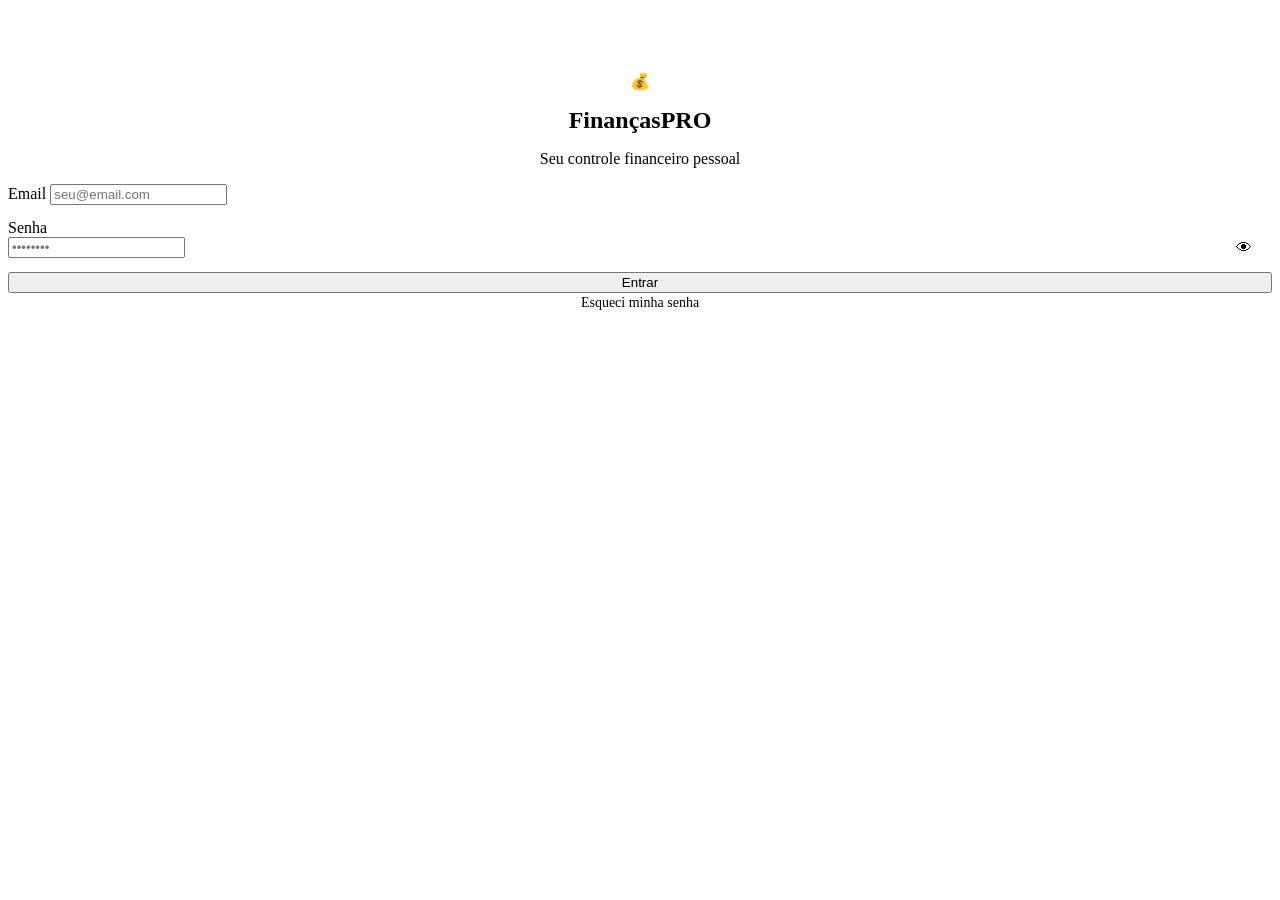
==== index.html @ f67f4874 "Add files via upload" ====
<!DOCTYPE html>
<html lang="pt-BR">
<head>
  <meta charset="UTF-8">
  <meta name="viewport" content="width=device-width, initial-scale=1.0, maximum-scale=1.0, user-scalable=no">
  <title>FinançasPRO — Login</title>
  <link rel="stylesheet" href="css/style.css">
  <link rel="manifest" href="manifest.json">
  <meta name="theme-color" content="#0F172A">
</head>
<body>
  <div class="login-page">
    <!-- Logo -->
    <div style="padding-top: 64px; text-align: center;">
      <div class="login-logo">💰</div>
      <h1 style="font-size:1.5rem; margin-bottom:6px;">FinançasPRO</h1>
      <p class="text-secondary text-sm">Seu controle financeiro pessoal</p>
    </div>

    <!-- Form -->
    <form id="login-form" style="display:flex; flex-direction:column; gap:14px;">
      <div class="field">
        <label class="field-label">Email</label>
        <input type="email" id="email" placeholder="seu@email.com" autocomplete="email" required>
      </div>

      <div class="field">
        <label class="field-label">Senha</label>
        <div style="position:relative;">
          <input type="password" id="password" placeholder="••••••••" autocomplete="current-password" required>
          <button type="button" id="toggle-pass" style="position:absolute;right:14px;top:50%;transform:translateY(-50%);background:none;border:none;cursor:pointer;font-size:1rem;">👁</button>
        </div>
      </div>

      <button type="submit" class="btn btn-primary" id="login-btn">Entrar</button>
    </form>

    <!-- Footer -->
    <div style="text-align:center; padding-bottom:32px;">
      <a href="recover.html" style="color:var(--accent-2); font-size:0.875rem; text-decoration:none;">Esqueci minha senha</a>
    </div>
  </div>

  <script src="js/config.js"></script>
  <script src="js/api.js"></script>
  <script src="js/utils.js"></script>
  <script>
    // Redirect if already logged in
    if (Auth.isLoggedIn()) window.location.href = 'pages/dashboard.html';

    document.getElementById('toggle-pass').addEventListener('click', () => {
      const inp = document.getElementById('password');
      inp.type = inp.type === 'password' ? 'text' : 'password';
    });

    document.getElementById('login-form').addEventListener('submit', async (e) => {
      e.preventDefault();
      const btn = document.getElementById('login-btn');
      const email = document.getElementById('email').value;
      const password = document.getElementById('password').value;

      btn.disabled = true;
      btn.textContent = 'Entrando...';

      const result = await API.login(email, password);

      if (result.success) {
        Auth.setSession(result.data.user, result.data.token);
        Utils.toast(`Bem-vindo! 👋`);
        setTimeout(() => window.location.href = 'pages/dashboard.html', 500);
      } else {
        Utils.toast(result.error || 'Erro ao entrar', 'error');
        btn.disabled = false;
        btn.textContent = 'Entrar';
      }
    });
  </script>
</body>
</html>
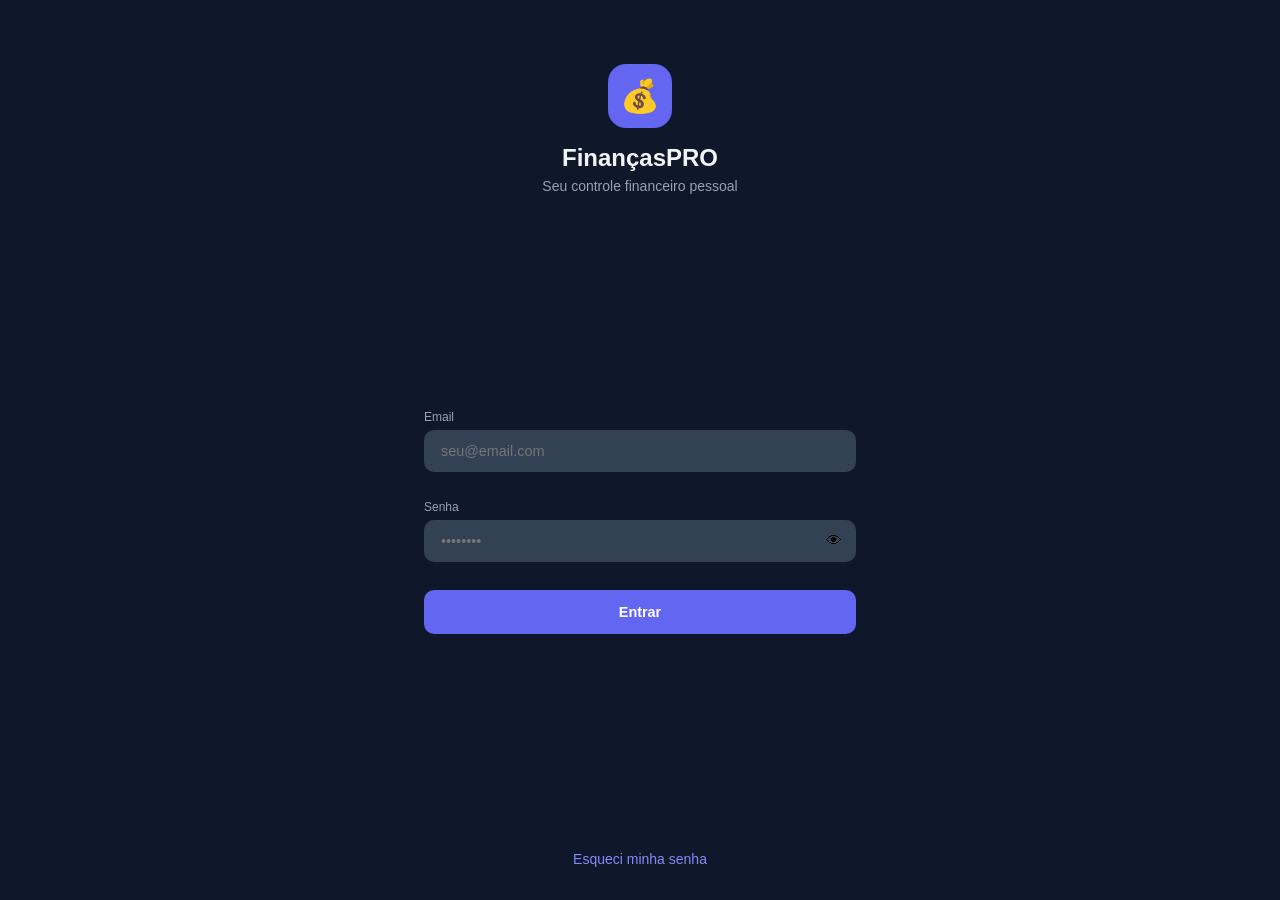
==== commit 58770c8a: "Update index.html" ====
--- a/index.html
+++ b/index.html
@@ -10,20 +10,17 @@
 </head>
 <body>
   <div class="login-page">
-    <!-- Logo -->
     <div style="padding-top: 64px; text-align: center;">
       <div class="login-logo">💰</div>
       <h1 style="font-size:1.5rem; margin-bottom:6px;">FinançasPRO</h1>
       <p class="text-secondary text-sm">Seu controle financeiro pessoal</p>
     </div>
 
-    <!-- Form -->
     <form id="login-form" style="display:flex; flex-direction:column; gap:14px;">
       <div class="field">
         <label class="field-label">Email</label>
         <input type="email" id="email" placeholder="seu@email.com" autocomplete="email" required>
       </div>
-
       <div class="field">
         <label class="field-label">Senha</label>
         <div style="position:relative;">
@@ -31,11 +28,9 @@
           <button type="button" id="toggle-pass" style="position:absolute;right:14px;top:50%;transform:translateY(-50%);background:none;border:none;cursor:pointer;font-size:1rem;">👁</button>
         </div>
       </div>
-
       <button type="submit" class="btn btn-primary" id="login-btn">Entrar</button>
     </form>
 
-    <!-- Footer -->
     <div style="text-align:center; padding-bottom:32px;">
       <a href="recover.html" style="color:var(--accent-2); font-size:0.875rem; text-decoration:none;">Esqueci minha senha</a>
     </div>
@@ -45,7 +40,6 @@
   <script src="js/api.js"></script>
   <script src="js/utils.js"></script>
   <script>
-    // Redirect if already logged in
     if (Auth.isLoggedIn()) window.location.href = 'pages/dashboard.html';
 
     document.getElementById('toggle-pass').addEventListener('click', () => {
@@ -58,15 +52,17 @@
       const btn = document.getElementById('login-btn');
       const email = document.getElementById('email').value;
       const password = document.getElementById('password').value;
-
       btn.disabled = true;
       btn.textContent = 'Entrando...';
 
       const result = await API.login(email, password);
+      console.log('Login result:', JSON.stringify(result));
 
       if (result.success) {
-        Auth.setSession(result.data.user, result.data.token);
-        Utils.toast(`Bem-vindo! 👋`);
+        const token = result.token || result.data?.token;
+        const user = result.user || result.data?.user;
+        Auth.setSession(user, token);
+        Utils.toast(`Bem-vindo, ${user?.name || ''}! 👋`);
         setTimeout(() => window.location.href = 'pages/dashboard.html', 500);
       } else {
         Utils.toast(result.error || 'Erro ao entrar', 'error');
--- a/css/style.css
+++ b/css/style.css
@@ -0,0 +1,316 @@
+/* css/style.css — Estilos globais */
+
+*, *::before, *::after { box-sizing: border-box; margin: 0; padding: 0; -webkit-tap-highlight-color: transparent; }
+
+:root {
+  --bg: #0F172A;
+  --bg-card: #1E293B;
+  --bg-input: #334155;
+  --text: #F1F5F9;
+  --text-2: #94A3B8;
+  --text-3: #64748B;
+  --accent: #6366F1;
+  --accent-2: #818CF8;
+  --green: #22C55E;
+  --red: #EF4444;
+  --yellow: #F59E0B;
+  --border: #334155;
+  --radius: 14px;
+  --radius-sm: 10px;
+}
+
+html { font-size: 16px; }
+body {
+  background: var(--bg);
+  color: var(--text);
+  font-family: -apple-system, BlinkMacSystemFont, 'Segoe UI', sans-serif;
+  max-width: 480px;
+  margin: 0 auto;
+  min-height: 100dvh;
+  overflow-x: hidden;
+}
+
+/* ── Typography ── */
+h1 { font-size: 1.25rem; font-weight: 700; }
+h2 { font-size: 1rem; font-weight: 600; }
+p, span, label { font-size: 0.875rem; }
+.text-xs { font-size: 0.75rem; }
+.text-sm { font-size: 0.875rem; }
+.text-lg { font-size: 1.125rem; }
+.text-xl { font-size: 1.25rem; }
+.text-2xl { font-size: 1.5rem; }
+.text-3xl { font-size: 1.875rem; }
+.font-bold { font-weight: 700; }
+.font-semibold { font-weight: 600; }
+.font-medium { font-weight: 500; }
+.text-muted { color: var(--text-3); }
+.text-secondary { color: var(--text-2); }
+.text-green { color: var(--green); }
+.text-red { color: var(--red); }
+.text-yellow { color: var(--yellow); }
+.text-accent { color: var(--accent-2); }
+.text-center { text-align: center; }
+
+/* ── Layout ── */
+.page { padding: 0 16px 100px; }
+.pt-safe { padding-top: 48px; }
+.flex { display: flex; }
+.flex-col { flex-direction: column; }
+.items-center { align-items: center; }
+.items-start { align-items: flex-start; }
+.justify-between { justify-content: space-between; }
+.justify-center { justify-content: center; }
+.gap-2 { gap: 8px; }
+.gap-3 { gap: 12px; }
+.gap-4 { gap: 16px; }
+.flex-1 { flex: 1; }
+.w-full { width: 100%; }
+.grid-2 { display: grid; grid-template-columns: 1fr 1fr; gap: 12px; }
+.mb-2 { margin-bottom: 8px; }
+.mb-3 { margin-bottom: 12px; }
+.mb-4 { margin-bottom: 16px; }
+.mt-2 { margin-top: 8px; }
+.mt-3 { margin-top: 12px; }
+.mt-4 { margin-top: 16px; }
+.py-2 { padding: 8px 0; }
+.truncate { overflow: hidden; text-overflow: ellipsis; white-space: nowrap; }
+.min-w-0 { min-width: 0; }
+
+/* ── Cards ── */
+.card {
+  background: var(--bg-card);
+  border-radius: var(--radius);
+  padding: 16px;
+  margin-bottom: 12px;
+}
+.card-lg { padding: 20px; }
+
+/* ── Inputs ── */
+input, select, textarea {
+  background: var(--bg-input);
+  color: var(--text);
+  border: 1.5px solid transparent;
+  border-radius: var(--radius-sm);
+  padding: 12px 16px;
+  font-size: 0.9rem;
+  width: 100%;
+  outline: none;
+  font-family: inherit;
+  transition: border-color 0.15s;
+  appearance: none;
+  -webkit-appearance: none;
+}
+input:focus, select:focus, textarea:focus { border-color: var(--accent); }
+input[type="date"] { color-scheme: dark; }
+label.field-label { display: block; font-size: 0.75rem; color: var(--text-2); margin-bottom: 6px; font-weight: 500; }
+.field { margin-bottom: 14px; }
+
+/* ── Buttons ── */
+.btn {
+  display: inline-flex; align-items: center; justify-content: center;
+  padding: 14px 20px; border-radius: var(--radius-sm);
+  font-size: 0.9rem; font-weight: 600; border: none; cursor: pointer;
+  width: 100%; transition: opacity 0.15s; font-family: inherit;
+}
+.btn:active { opacity: 0.8; }
+.btn:disabled { opacity: 0.5; cursor: not-allowed; }
+.btn-primary { background: var(--accent); color: #fff; }
+.btn-success { background: var(--green); color: #fff; }
+.btn-danger { background: var(--red); color: #fff; }
+.btn-ghost {
+  background: var(--bg-input); color: var(--text-2);
+  padding: 10px 14px; font-size: 0.8rem;
+}
+.btn-sm { padding: 6px 12px; font-size: 0.75rem; width: auto; border-radius: 8px; }
+.btn-icon {
+  width: 40px; height: 40px; padding: 0; border-radius: var(--radius-sm);
+  background: var(--accent); color: #fff; font-size: 1.3rem; width: auto; padding: 0 14px;
+}
+
+/* ── Tab bar ── */
+.tabs { display: flex; gap: 8px; margin-bottom: 16px; }
+.tab {
+  flex: 1; padding: 10px; border-radius: var(--radius-sm); font-size: 0.8rem;
+  font-weight: 600; border: none; cursor: pointer; background: var(--bg-card);
+  color: var(--text-3); transition: all 0.15s; font-family: inherit;
+}
+.tab.active { background: var(--accent); color: #fff; }
+
+/* ── Bottom nav ── */
+.bottom-nav {
+  position: fixed; bottom: 0; left: 50%; transform: translateX(-50%);
+  width: 100%; max-width: 480px;
+  background: rgba(15,23,42,0.96); backdrop-filter: blur(12px);
+  border-top: 1px solid var(--border);
+  display: flex; align-items: center; height: 64px;
+  padding-bottom: env(safe-area-inset-bottom, 0);
+  z-index: 100;
+}
+.nav-item {
+  flex: 1; display: flex; flex-direction: column; align-items: center;
+  gap: 3px; text-decoration: none; padding: 8px 4px;
+}
+.nav-icon { font-size: 1.3rem; line-height: 1; }
+.nav-label { font-size: 0.65rem; font-weight: 500; color: var(--text-3); }
+.nav-item.active .nav-label { color: var(--accent-2); }
+.nav-dot { width: 4px; height: 4px; border-radius: 50%; background: var(--accent); }
+
+/* ── Progress bar ── */
+.progress-track { background: var(--bg-input); border-radius: 99px; height: 8px; overflow: hidden; }
+.progress-fill { height: 100%; border-radius: 99px; transition: width 0.4s ease; }
+
+/* ── Hero card (gradient) ── */
+.hero-card {
+  background: linear-gradient(135deg, #6366F1 0%, #4F46E5 100%);
+  border-radius: var(--radius);
+  padding: 20px;
+  margin-bottom: 16px;
+  position: relative;
+  overflow: hidden;
+}
+.hero-card::before {
+  content: ''; position: absolute; top: -30px; right: -30px;
+  width: 120px; height: 120px; border-radius: 50%;
+  background: rgba(255,255,255,0.07);
+}
+
+/* ── Month nav ── */
+.month-nav {
+  display: flex; align-items: center; justify-content: center; gap: 16px; margin-bottom: 16px;
+}
+.month-nav button {
+  background: var(--bg-card); border: none; color: var(--text-2);
+  width: 32px; height: 32px; border-radius: 8px; cursor: pointer;
+  font-size: 1.1rem; display: flex; align-items: center; justify-content: center;
+}
+.month-nav span { font-size: 0.875rem; font-weight: 600; color: var(--text); min-width: 140px; text-align: center; }
+
+/* ── Transaction item ── */
+.tx-item {
+  display: flex; align-items: center; gap: 12px;
+  padding: 12px; border-radius: var(--radius-sm);
+  background: var(--bg-card); margin-bottom: 8px;
+  border: 1px solid transparent;
+}
+.tx-item.overdue { border-color: var(--red); }
+.tx-icon {
+  width: 40px; height: 40px; border-radius: 10px;
+  background: var(--bg-input); display: flex; align-items: center;
+  justify-content: center; font-size: 1.1rem; flex-shrink: 0;
+}
+.tx-info { flex: 1; min-width: 0; }
+.tx-name { font-size: 0.875rem; font-weight: 500; white-space: nowrap; overflow: hidden; text-overflow: ellipsis; }
+.tx-date { font-size: 0.7rem; color: var(--text-3); margin-top: 2px; }
+.tx-date.overdue-text { color: var(--red); }
+.tx-right { text-align: right; flex-shrink: 0; }
+.tx-amount { font-size: 0.9rem; font-weight: 700; }
+.tx-status-btn {
+  font-size: 0.7rem; padding: 3px 8px; border-radius: 6px;
+  border: none; cursor: pointer; margin-top: 4px;
+  background: var(--green); color: #fff; font-family: inherit; font-weight: 600;
+}
+
+/* ── Section header ── */
+.section-header { display: flex; align-items: center; justify-content: space-between; margin: 20px 0 10px; }
+.section-title { font-size: 0.875rem; font-weight: 600; }
+.section-date { font-size: 0.75rem; color: var(--text-3); }
+
+/* ── Alert banner ── */
+.alert {
+  border-radius: var(--radius-sm); padding: 12px 16px;
+  display: flex; align-items: center; gap: 12px; margin-bottom: 12px;
+}
+.alert-danger { background: rgba(239,68,68,0.15); border: 1px solid var(--red); }
+.alert-warning { background: rgba(245,158,11,0.15); border: 1px solid var(--yellow); }
+
+/* ── Modal ── */
+.modal-overlay {
+  position: fixed; inset: 0; background: rgba(0,0,0,0.75);
+  z-index: 200; display: flex; align-items: flex-end;
+  opacity: 0; pointer-events: none; transition: opacity 0.2s;
+}
+.modal-overlay.open { opacity: 1; pointer-events: all; }
+.modal {
+  background: var(--bg-card); border-radius: 24px 24px 0 0;
+  padding: 24px 20px; width: 100%; max-width: 480px;
+  margin: 0 auto; max-height: 90dvh; overflow-y: auto;
+  transform: translateY(100%); transition: transform 0.25s ease;
+}
+.modal-overlay.open .modal { transform: translateY(0); }
+.modal-header { display: flex; align-items: center; justify-content: space-between; margin-bottom: 20px; }
+.modal-close { background: none; border: none; color: var(--text-3); font-size: 1.2rem; cursor: pointer; }
+
+/* ── Toast ── */
+.toast {
+  position: fixed; top: 20px; left: 50%; transform: translateX(-50%) translateY(-80px);
+  background: var(--bg-card); color: var(--text);
+  padding: 12px 20px; border-radius: 12px; font-size: 0.875rem;
+  border: 1px solid var(--border); z-index: 999; transition: transform 0.25s ease;
+  white-space: nowrap; box-shadow: 0 8px 24px rgba(0,0,0,0.4);
+}
+.toast.show { transform: translateX(-50%) translateY(0); }
+.toast-success { border-color: var(--green); }
+.toast-error { border-color: var(--red); }
+
+/* ── Skeleton ── */
+.skeleton {
+  background: linear-gradient(90deg, var(--bg-card) 25%, var(--bg-input) 50%, var(--bg-card) 75%);
+  background-size: 200% 100%; animation: shimmer 1.5s infinite;
+  border-radius: var(--radius-sm); height: 60px; margin-bottom: 10px;
+}
+@keyframes shimmer { 0% { background-position: 200% 0; } 100% { background-position: -200% 0; } }
+
+/* ── Empty state ── */
+.empty-state { text-align: center; padding: 48px 16px; }
+.empty-icon { font-size: 3rem; margin-bottom: 12px; }
+.empty-text { color: var(--text-3); font-size: 0.875rem; }
+
+/* ── FAB ── */
+.fab {
+  position: fixed; bottom: 80px; right: 16px;
+  width: 56px; height: 56px; border-radius: 16px;
+  background: var(--accent); color: #fff; border: none;
+  font-size: 1.6rem; cursor: pointer; z-index: 50;
+  display: flex; align-items: center; justify-content: center;
+  box-shadow: 0 4px 20px rgba(99,102,241,0.5);
+}
+
+/* ── Login page ── */
+.login-page {
+  min-height: 100dvh; display: flex; flex-direction: column;
+  justify-content: space-between; padding: 0 24px;
+}
+.login-logo {
+  width: 64px; height: 64px; border-radius: 18px;
+  background: var(--accent); display: flex; align-items: center;
+  justify-content: center; font-size: 2rem; margin: 0 auto 16px;
+}
+
+/* ── Type toggle ── */
+.type-toggle { display: flex; gap: 8px; margin-bottom: 16px; }
+.type-btn {
+  flex: 1; padding: 12px; border-radius: var(--radius-sm);
+  border: none; cursor: pointer; font-size: 0.875rem; font-weight: 600;
+  background: var(--bg-input); color: var(--text-3); transition: all 0.15s;
+  font-family: inherit;
+}
+.type-btn.expense.active { background: var(--red); color: #fff; }
+.type-btn.income.active { background: var(--green); color: #fff; }
+
+/* ── Debt card ── */
+.debt-card { background: var(--bg-card); border-radius: var(--radius); padding: 18px; margin-bottom: 12px; }
+
+/* ── Goal card ── */
+.goal-card { background: var(--bg-card); border-radius: var(--radius); padding: 20px; margin-bottom: 12px; }
+
+/* ── Donut placeholder ── */
+.donut-wrap { display: flex; align-items: center; gap: 16px; }
+.donut-legend { flex: 1; }
+.legend-item { display: flex; align-items: center; gap: 8px; margin-bottom: 8px; }
+.legend-dot { width: 8px; height: 8px; border-radius: 50%; flex-shrink: 0; }
+.legend-name { font-size: 0.75rem; color: var(--text-2); flex: 1; }
+.legend-val { font-size: 0.75rem; font-weight: 600; }
+
+/* ── Scrollbar hide ── */
+::-webkit-scrollbar { display: none; }
+* { scrollbar-width: none; }
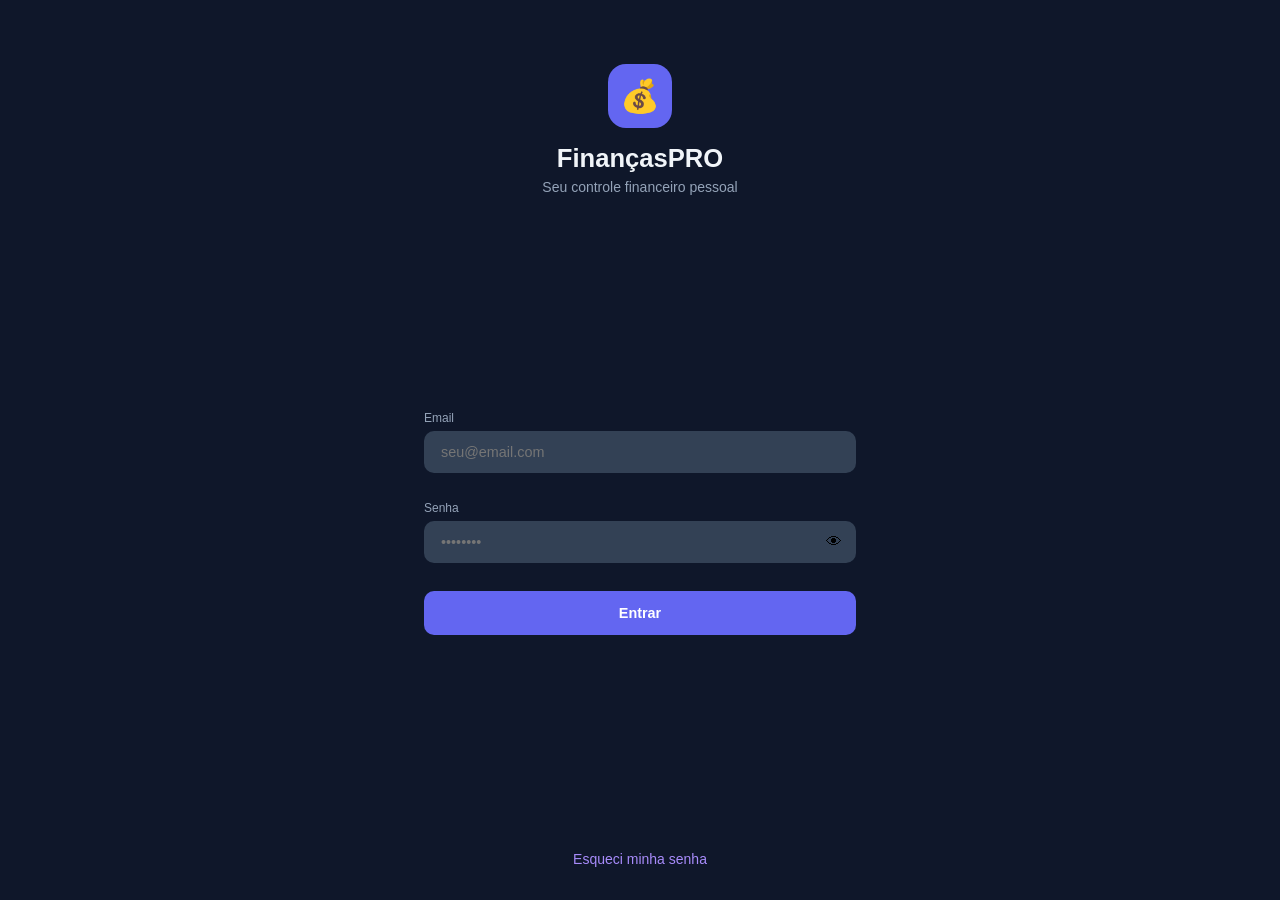
==== commit 1bb04396: "Update index.html" ====
--- a/index.html
+++ b/index.html
@@ -3,20 +3,20 @@
 <head>
   <meta charset="UTF-8">
   <meta name="viewport" content="width=device-width, initial-scale=1.0, maximum-scale=1.0, user-scalable=no">
-  <title>FinançasPRO — Login</title>
+  <title>FinançasPRO</title>
   <link rel="stylesheet" href="css/style.css">
   <link rel="manifest" href="manifest.json">
-  <meta name="theme-color" content="#0F172A">
+  <meta name="theme-color" content="#4338CA">
 </head>
 <body>
   <div class="login-page">
-    <div style="padding-top: 64px; text-align: center;">
+    <div style="padding-top:64px;text-align:center;">
       <div class="login-logo">💰</div>
-      <h1 style="font-size:1.5rem; margin-bottom:6px;">FinançasPRO</h1>
+      <h1 style="font-size:1.6rem;font-weight:700;margin-bottom:6px;">FinançasPRO</h1>
       <p class="text-secondary text-sm">Seu controle financeiro pessoal</p>
     </div>
 
-    <form id="login-form" style="display:flex; flex-direction:column; gap:14px;">
+    <form id="login-form" style="display:flex;flex-direction:column;gap:14px;">
       <div class="field">
         <label class="field-label">Email</label>
         <input type="email" id="email" placeholder="seu@email.com" autocomplete="email" required>
@@ -31,8 +31,8 @@
       <button type="submit" class="btn btn-primary" id="login-btn">Entrar</button>
     </form>
 
-    <div style="text-align:center; padding-bottom:32px;">
-      <a href="recover.html" style="color:var(--accent-2); font-size:0.875rem; text-decoration:none;">Esqueci minha senha</a>
+    <div style="text-align:center;padding-bottom:32px;">
+      <a href="recover.html" style="color:#A78BFA;font-size:0.875rem;text-decoration:none;">Esqueci minha senha</a>
     </div>
   </div>
 
@@ -40,6 +40,7 @@
   <script src="js/api.js"></script>
   <script src="js/utils.js"></script>
   <script>
+    applyTheme();
     if (Auth.isLoggedIn()) window.location.href = 'pages/dashboard.html';
 
     document.getElementById('toggle-pass').addEventListener('click', () => {
@@ -50,24 +51,18 @@
     document.getElementById('login-form').addEventListener('submit', async (e) => {
       e.preventDefault();
       const btn = document.getElementById('login-btn');
-      const email = document.getElementById('email').value;
-      const password = document.getElementById('password').value;
-      btn.disabled = true;
-      btn.textContent = 'Entrando...';
-
-      const result = await API.login(email, password);
-      console.log('Login result:', JSON.stringify(result));
-
+      btn.disabled = true; btn.textContent = 'Entrando...';
+      const result = await API.login(document.getElementById('email').value, document.getElementById('password').value);
+      console.log('Login:', JSON.stringify(result));
       if (result.success) {
         const token = result.token || result.data?.token;
         const user = result.user || result.data?.user;
         Auth.setSession(user, token);
-        Utils.toast(`Bem-vindo, ${user?.name || ''}! 👋`);
-        setTimeout(() => window.location.href = 'pages/dashboard.html', 500);
+        Utils.toast(`Bem-vindo, ${user?.name?.split(' ')[0] || ''}! 👋`);
+        setTimeout(() => window.location.href = 'pages/dashboard.html', 600);
       } else {
-        Utils.toast(result.error || 'Erro ao entrar', 'error');
-        btn.disabled = false;
-        btn.textContent = 'Entrar';
+        Utils.toast(result.error || 'Email ou senha incorretos', 'error');
+        btn.disabled = false; btn.textContent = 'Entrar';
       }
     });
   </script>
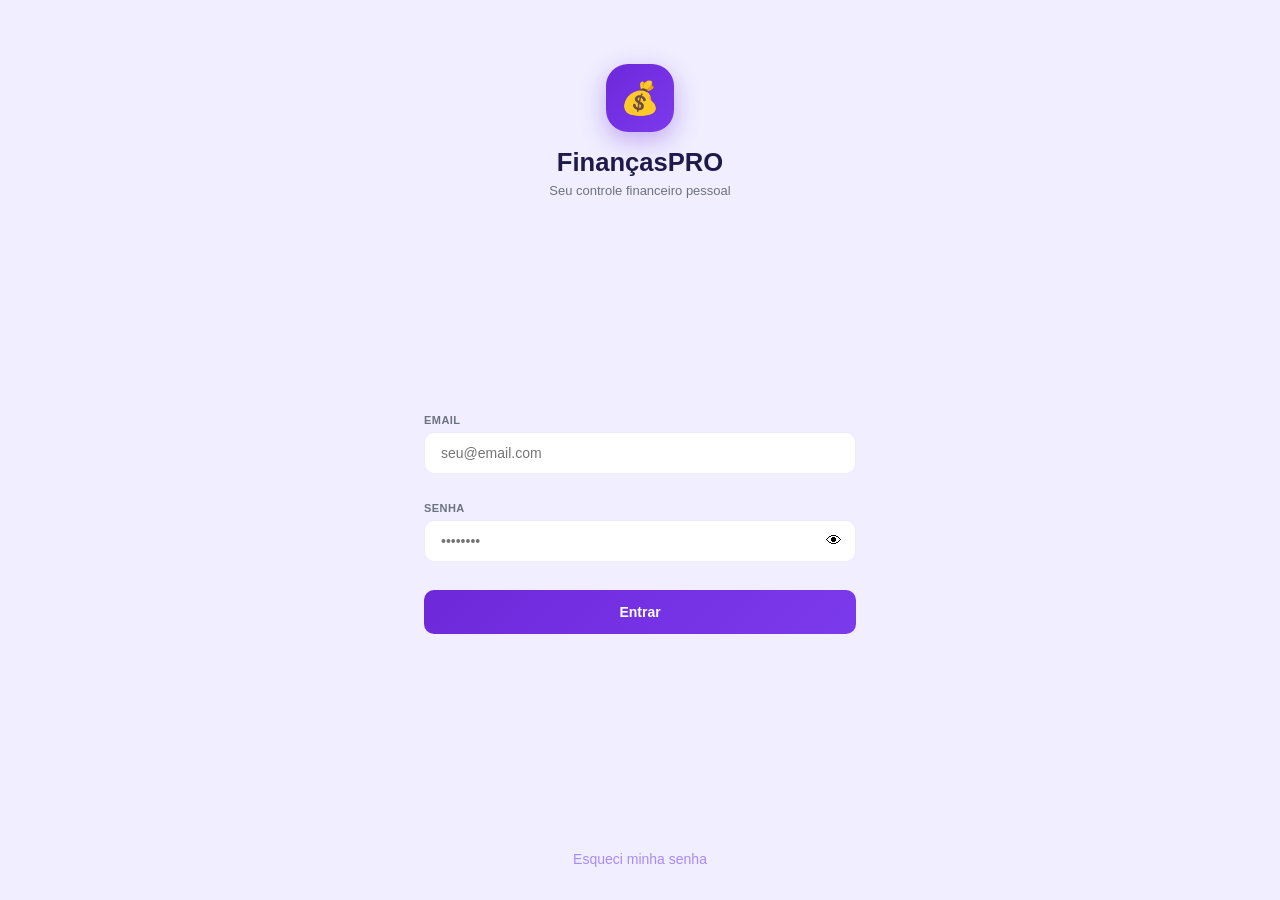
==== commit c3576091: "Update index.html" ====
--- a/index.html
+++ b/index.html
@@ -4,6 +4,21 @@
   <meta charset="UTF-8">
   <meta name="viewport" content="width=device-width, initial-scale=1.0, maximum-scale=1.0, user-scalable=no">
   <title>FinançasPRO</title>
+  <!-- ===== PWA (colar dentro do <head> de CADA página: index.html, recover.html e tudo em /pages) ===== -->
+<link rel="manifest" href="/manifest.json">
+<meta name="theme-color" content="#7C3AED">
+<meta name="apple-mobile-web-app-capable" content="yes">
+<meta name="apple-mobile-web-app-status-bar-style" content="black-translucent">
+<meta name="apple-mobile-web-app-title" content="FinançasPRO">
+<link rel="apple-touch-icon" href="/apple-touch-icon.png">
+<script>
+  if ('serviceWorker' in navigator) {
+    window.addEventListener('load', function () {
+      navigator.serviceWorker.register('/sw.js').catch(function(){});
+    });
+  }
+</script>
+<!-- ===== fim PWA ===== -->
   <link rel="stylesheet" href="css/style.css">
   <link rel="manifest" href="manifest.json">
   <meta name="theme-color" content="#4338CA">
--- a/css/style.css
+++ b/css/style.css
@@ -1,22 +1,45 @@
-/* css/style.css — Estilos globais */
+/* ============================================================
+   FinançasPRO — CSS Premium
+   ============================================================ */
 
 *, *::before, *::after { box-sizing: border-box; margin: 0; padding: 0; -webkit-tap-highlight-color: transparent; }
 
 :root {
-  --bg: #0F172A;
-  --bg-card: #1E293B;
-  --bg-input: #334155;
-  --text: #F1F5F9;
-  --text-2: #94A3B8;
-  --text-3: #64748B;
-  --accent: #6366F1;
-  --accent-2: #818CF8;
-  --green: #22C55E;
-  --red: #EF4444;
-  --yellow: #F59E0B;
-  --border: #334155;
+  --bg: #F0EEFF;
+  --bg-card: #ffffff;
+  --bg-input: #E8E4FF;
+  --text: #1E1B4B;
+  --text-2: #6B7280;
+  --text-3: #8B8BAE;
+  --accent: #6D28D9;
+  --accent-2: #7C3AED;
+  --accent-3: #A855F7;
+  --accent-light: #EEF2FF;
+  --green: #16A34A;
+  --green-bg: #DCFCE7;
+  --red: #DC2626;
+  --red-bg: #FEE2E2;
+  --yellow: #D97706;
+  --yellow-bg: #FEF3C7;
+  --border: rgba(99,102,241,0.12);
   --radius: 14px;
   --radius-sm: 10px;
+  --radius-lg: 18px;
+  --nav-height: 70px;
+}
+
+[data-theme="dark"] {
+  --bg: #0F0E1A;
+  --bg-card: #1A1830;
+  --bg-input: #252340;
+  --text: #F1F0FF;
+  --text-2: #9CA3AF;
+  --text-3: #6B7280;
+  --accent-light: #1E1B4B;
+  --border: rgba(139,92,246,0.18);
+  --green-bg: #052e16;
+  --red-bg: #450a0a;
+  --yellow-bg: #422006;
 }
 
 html { font-size: 16px; }
@@ -29,288 +52,295 @@
   min-height: 100dvh;
   overflow-x: hidden;
 }
-
-/* ── Typography ── */
-h1 { font-size: 1.25rem; font-weight: 700; }
-h2 { font-size: 1rem; font-weight: 600; }
-p, span, label { font-size: 0.875rem; }
-.text-xs { font-size: 0.75rem; }
-.text-sm { font-size: 0.875rem; }
-.text-lg { font-size: 1.125rem; }
-.text-xl { font-size: 1.25rem; }
-.text-2xl { font-size: 1.5rem; }
-.text-3xl { font-size: 1.875rem; }
-.font-bold { font-weight: 700; }
-.font-semibold { font-weight: 600; }
-.font-medium { font-weight: 500; }
-.text-muted { color: var(--text-3); }
-.text-secondary { color: var(--text-2); }
-.text-green { color: var(--green); }
-.text-red { color: var(--red); }
-.text-yellow { color: var(--yellow); }
-.text-accent { color: var(--accent-2); }
-.text-center { text-align: center; }
-
-/* ── Layout ── */
-.page { padding: 0 16px 100px; }
-.pt-safe { padding-top: 48px; }
-.flex { display: flex; }
-.flex-col { flex-direction: column; }
-.items-center { align-items: center; }
-.items-start { align-items: flex-start; }
-.justify-between { justify-content: space-between; }
-.justify-center { justify-content: center; }
-.gap-2 { gap: 8px; }
-.gap-3 { gap: 12px; }
-.gap-4 { gap: 16px; }
-.flex-1 { flex: 1; }
-.w-full { width: 100%; }
-.grid-2 { display: grid; grid-template-columns: 1fr 1fr; gap: 12px; }
-.mb-2 { margin-bottom: 8px; }
-.mb-3 { margin-bottom: 12px; }
-.mb-4 { margin-bottom: 16px; }
-.mt-2 { margin-top: 8px; }
-.mt-3 { margin-top: 12px; }
-.mt-4 { margin-top: 16px; }
-.py-2 { padding: 8px 0; }
-.truncate { overflow: hidden; text-overflow: ellipsis; white-space: nowrap; }
-.min-w-0 { min-width: 0; }
-
-/* ── Cards ── */
-.card {
-  background: var(--bg-card);
-  border-radius: var(--radius);
-  padding: 16px;
-  margin-bottom: 12px;
-}
-.card-lg { padding: 20px; }
-
-/* ── Inputs ── */
-input, select, textarea {
-  background: var(--bg-input);
-  color: var(--text);
-  border: 1.5px solid transparent;
-  border-radius: var(--radius-sm);
-  padding: 12px 16px;
-  font-size: 0.9rem;
-  width: 100%;
-  outline: none;
-  font-family: inherit;
-  transition: border-color 0.15s;
-  appearance: none;
-  -webkit-appearance: none;
-}
-input:focus, select:focus, textarea:focus { border-color: var(--accent); }
-input[type="date"] { color-scheme: dark; }
-label.field-label { display: block; font-size: 0.75rem; color: var(--text-2); margin-bottom: 6px; font-weight: 500; }
-.field { margin-bottom: 14px; }
-
-/* ── Buttons ── */
-.btn {
-  display: inline-flex; align-items: center; justify-content: center;
-  padding: 14px 20px; border-radius: var(--radius-sm);
-  font-size: 0.9rem; font-weight: 600; border: none; cursor: pointer;
-  width: 100%; transition: opacity 0.15s; font-family: inherit;
-}
-.btn:active { opacity: 0.8; }
-.btn:disabled { opacity: 0.5; cursor: not-allowed; }
-.btn-primary { background: var(--accent); color: #fff; }
-.btn-success { background: var(--green); color: #fff; }
-.btn-danger { background: var(--red); color: #fff; }
-.btn-ghost {
-  background: var(--bg-input); color: var(--text-2);
-  padding: 10px 14px; font-size: 0.8rem;
-}
-.btn-sm { padding: 6px 12px; font-size: 0.75rem; width: auto; border-radius: 8px; }
-.btn-icon {
-  width: 40px; height: 40px; padding: 0; border-radius: var(--radius-sm);
-  background: var(--accent); color: #fff; font-size: 1.3rem; width: auto; padding: 0 14px;
-}
-
-/* ── Tab bar ── */
-.tabs { display: flex; gap: 8px; margin-bottom: 16px; }
-.tab {
-  flex: 1; padding: 10px; border-radius: var(--radius-sm); font-size: 0.8rem;
-  font-weight: 600; border: none; cursor: pointer; background: var(--bg-card);
-  color: var(--text-3); transition: all 0.15s; font-family: inherit;
-}
-.tab.active { background: var(--accent); color: #fff; }
-
-/* ── Bottom nav ── */
-.bottom-nav {
-  position: fixed; bottom: 0; left: 50%; transform: translateX(-50%);
-  width: 100%; max-width: 480px;
-  background: rgba(15,23,42,0.96); backdrop-filter: blur(12px);
-  border-top: 1px solid var(--border);
-  display: flex; align-items: center; height: 64px;
-  padding-bottom: env(safe-area-inset-bottom, 0);
-  z-index: 100;
-}
-.nav-item {
-  flex: 1; display: flex; flex-direction: column; align-items: center;
-  gap: 3px; text-decoration: none; padding: 8px 4px;
-}
-.nav-icon { font-size: 1.3rem; line-height: 1; }
-.nav-label { font-size: 0.65rem; font-weight: 500; color: var(--text-3); }
-.nav-item.active .nav-label { color: var(--accent-2); }
-.nav-dot { width: 4px; height: 4px; border-radius: 50%; background: var(--accent); }
-
-/* ── Progress bar ── */
-.progress-track { background: var(--bg-input); border-radius: 99px; height: 8px; overflow: hidden; }
-.progress-fill { height: 100%; border-radius: 99px; transition: width 0.4s ease; }
-
-/* ── Hero card (gradient) ── */
-.hero-card {
-  background: linear-gradient(135deg, #6366F1 0%, #4F46E5 100%);
-  border-radius: var(--radius);
-  padding: 20px;
-  margin-bottom: 16px;
-  position: relative;
-  overflow: hidden;
-}
-.hero-card::before {
-  content: ''; position: absolute; top: -30px; right: -30px;
-  width: 120px; height: 120px; border-radius: 50%;
-  background: rgba(255,255,255,0.07);
-}
-
-/* ── Month nav ── */
-.month-nav {
-  display: flex; align-items: center; justify-content: center; gap: 16px; margin-bottom: 16px;
-}
-.month-nav button {
-  background: var(--bg-card); border: none; color: var(--text-2);
-  width: 32px; height: 32px; border-radius: 8px; cursor: pointer;
-  font-size: 1.1rem; display: flex; align-items: center; justify-content: center;
-}
-.month-nav span { font-size: 0.875rem; font-weight: 600; color: var(--text); min-width: 140px; text-align: center; }
-
-/* ── Transaction item ── */
-.tx-item {
-  display: flex; align-items: center; gap: 12px;
-  padding: 12px; border-radius: var(--radius-sm);
-  background: var(--bg-card); margin-bottom: 8px;
-  border: 1px solid transparent;
-}
-.tx-item.overdue { border-color: var(--red); }
-.tx-icon {
-  width: 40px; height: 40px; border-radius: 10px;
-  background: var(--bg-input); display: flex; align-items: center;
-  justify-content: center; font-size: 1.1rem; flex-shrink: 0;
-}
-.tx-info { flex: 1; min-width: 0; }
-.tx-name { font-size: 0.875rem; font-weight: 500; white-space: nowrap; overflow: hidden; text-overflow: ellipsis; }
-.tx-date { font-size: 0.7rem; color: var(--text-3); margin-top: 2px; }
-.tx-date.overdue-text { color: var(--red); }
-.tx-right { text-align: right; flex-shrink: 0; }
-.tx-amount { font-size: 0.9rem; font-weight: 700; }
-.tx-status-btn {
-  font-size: 0.7rem; padding: 3px 8px; border-radius: 6px;
-  border: none; cursor: pointer; margin-top: 4px;
-  background: var(--green); color: #fff; font-family: inherit; font-weight: 600;
-}
-
-/* ── Section header ── */
-.section-header { display: flex; align-items: center; justify-content: space-between; margin: 20px 0 10px; }
-.section-title { font-size: 0.875rem; font-weight: 600; }
-.section-date { font-size: 0.75rem; color: var(--text-3); }
-
-/* ── Alert banner ── */
-.alert {
-  border-radius: var(--radius-sm); padding: 12px 16px;
-  display: flex; align-items: center; gap: 12px; margin-bottom: 12px;
-}
-.alert-danger { background: rgba(239,68,68,0.15); border: 1px solid var(--red); }
-.alert-warning { background: rgba(245,158,11,0.15); border: 1px solid var(--yellow); }
-
-/* ── Modal ── */
-.modal-overlay {
-  position: fixed; inset: 0; background: rgba(0,0,0,0.75);
-  z-index: 200; display: flex; align-items: flex-end;
-  opacity: 0; pointer-events: none; transition: opacity 0.2s;
-}
-.modal-overlay.open { opacity: 1; pointer-events: all; }
-.modal {
-  background: var(--bg-card); border-radius: 24px 24px 0 0;
-  padding: 24px 20px; width: 100%; max-width: 480px;
-  margin: 0 auto; max-height: 90dvh; overflow-y: auto;
-  transform: translateY(100%); transition: transform 0.25s ease;
-}
-.modal-overlay.open .modal { transform: translateY(0); }
-.modal-header { display: flex; align-items: center; justify-content: space-between; margin-bottom: 20px; }
-.modal-close { background: none; border: none; color: var(--text-3); font-size: 1.2rem; cursor: pointer; }
-
-/* ── Toast ── */
-.toast {
-  position: fixed; top: 20px; left: 50%; transform: translateX(-50%) translateY(-80px);
-  background: var(--bg-card); color: var(--text);
-  padding: 12px 20px; border-radius: 12px; font-size: 0.875rem;
-  border: 1px solid var(--border); z-index: 999; transition: transform 0.25s ease;
-  white-space: nowrap; box-shadow: 0 8px 24px rgba(0,0,0,0.4);
-}
-.toast.show { transform: translateX(-50%) translateY(0); }
-.toast-success { border-color: var(--green); }
-.toast-error { border-color: var(--red); }
-
-/* ── Skeleton ── */
-.skeleton {
-  background: linear-gradient(90deg, var(--bg-card) 25%, var(--bg-input) 50%, var(--bg-card) 75%);
-  background-size: 200% 100%; animation: shimmer 1.5s infinite;
-  border-radius: var(--radius-sm); height: 60px; margin-bottom: 10px;
-}
-@keyframes shimmer { 0% { background-position: 200% 0; } 100% { background-position: -200% 0; } }
-
-/* ── Empty state ── */
-.empty-state { text-align: center; padding: 48px 16px; }
-.empty-icon { font-size: 3rem; margin-bottom: 12px; }
-.empty-text { color: var(--text-3); font-size: 0.875rem; }
-
-/* ── FAB ── */
-.fab {
-  position: fixed; bottom: 80px; right: 16px;
-  width: 56px; height: 56px; border-radius: 16px;
-  background: var(--accent); color: #fff; border: none;
-  font-size: 1.6rem; cursor: pointer; z-index: 50;
-  display: flex; align-items: center; justify-content: center;
-  box-shadow: 0 4px 20px rgba(99,102,241,0.5);
-}
-
-/* ── Login page ── */
-.login-page {
-  min-height: 100dvh; display: flex; flex-direction: column;
-  justify-content: space-between; padding: 0 24px;
-}
-.login-logo {
-  width: 64px; height: 64px; border-radius: 18px;
-  background: var(--accent); display: flex; align-items: center;
-  justify-content: center; font-size: 2rem; margin: 0 auto 16px;
-}
-
-/* ── Type toggle ── */
-.type-toggle { display: flex; gap: 8px; margin-bottom: 16px; }
-.type-btn {
-  flex: 1; padding: 12px; border-radius: var(--radius-sm);
-  border: none; cursor: pointer; font-size: 0.875rem; font-weight: 600;
-  background: var(--bg-input); color: var(--text-3); transition: all 0.15s;
-  font-family: inherit;
-}
-.type-btn.expense.active { background: var(--red); color: #fff; }
-.type-btn.income.active { background: var(--green); color: #fff; }
-
-/* ── Debt card ── */
-.debt-card { background: var(--bg-card); border-radius: var(--radius); padding: 18px; margin-bottom: 12px; }
-
-/* ── Goal card ── */
-.goal-card { background: var(--bg-card); border-radius: var(--radius); padding: 20px; margin-bottom: 12px; }
-
-/* ── Donut placeholder ── */
-.donut-wrap { display: flex; align-items: center; gap: 16px; }
-.donut-legend { flex: 1; }
-.legend-item { display: flex; align-items: center; gap: 8px; margin-bottom: 8px; }
-.legend-dot { width: 8px; height: 8px; border-radius: 50%; flex-shrink: 0; }
-.legend-name { font-size: 0.75rem; color: var(--text-2); flex: 1; }
-.legend-val { font-size: 0.75rem; font-weight: 600; }
-
-/* ── Scrollbar hide ── */
 ::-webkit-scrollbar { display: none; }
 * { scrollbar-width: none; }
+
+.page { padding-bottom: calc(var(--nav-height) + 16px); }
+
+/* ── Hero ── */
+.hero {
+  background: linear-gradient(145deg, #4338CA 0%, #7C3AED 55%, #A855F7 100%);
+  padding: 48px 18px 20px; color: #fff; position: relative; overflow: hidden;
+}
+.hero::before { content:''; position:absolute; top:-50px; right:-40px; width:180px; height:180px; border-radius:50%; background:rgba(255,255,255,0.06); pointer-events:none; }
+.hero::after  { content:''; position:absolute; bottom:-30px; left:-20px; width:120px; height:120px; border-radius:50%; background:rgba(255,255,255,0.04); pointer-events:none; }
+.hero-top { display:flex; justify-content:space-between; align-items:flex-start; margin-bottom:16px; }
+.hero-greeting { font-size:12px; color:rgba(255,255,255,0.65); margin-bottom:2px; }
+.hero-name { font-size:17px; font-weight:600; color:#fff; }
+.hero-avatar { width:38px; height:38px; border-radius:50%; background:rgba(255,255,255,0.2); display:flex; align-items:center; justify-content:center; font-size:13px; font-weight:600; color:#fff; border:1.5px solid rgba(255,255,255,0.3); cursor:pointer; text-decoration:none; }
+.hero-bal-label { font-size:11px; color:rgba(255,255,255,0.6); margin-bottom:4px; }
+.hero-bal { font-size:34px; font-weight:600; color:#fff; letter-spacing:-1px; margin-bottom:3px; }
+.hero-sub { font-size:11px; color:rgba(255,255,255,0.5); margin-bottom:18px; }
+.hero-pills { display:flex; gap:8px; }
+.hpill { flex:1; background:rgba(255,255,255,0.13); border-radius:12px; padding:10px 8px; border:0.5px solid rgba(255,255,255,0.12); }
+.hpill-lbl { font-size:9px; color:rgba(255,255,255,0.6); margin-bottom:3px; }
+.hpill-val { font-size:12px; font-weight:600; color:#fff; }
+.pos { color:#86EFAC; }
+.neg { color:#FCA5A5; }
+
+.page-hero { background:linear-gradient(145deg,#4338CA 0%,#7C3AED 55%,#A855F7 100%); padding:48px 16px 18px; color:#fff; }
+.page-hero-row { display:flex; justify-content:space-between; align-items:center; margin-bottom:8px; }
+.page-hero-title { font-size:18px; font-weight:600; }
+.page-hero-sub { font-size:11px; opacity:0.65; margin-bottom:10px; }
+.page-hero-pills { display:flex; gap:6px; }
+.ph-pill { flex:1; background:rgba(255,255,255,0.15); border-radius:10px; padding:9px 8px; text-align:center; border:0.5px solid rgba(255,255,255,0.12); }
+.ph-pill-lbl { font-size:9px; opacity:0.65; margin-bottom:2px; }
+.ph-pill-val { font-size:13px; font-weight:600; }
+
+/* ── Stat grid ── */
+.stat-grid { display:grid; grid-template-columns:1fr 1fr; gap:10px; padding:14px; }
+.scard { border-radius:var(--radius); padding:14px; }
+.scard-1 { background:linear-gradient(135deg,#EEF2FF,#E0E7FF); }
+.scard-2 { background:linear-gradient(135deg,#FFF1F2,#FFE4E6); }
+.scard-3 { background:linear-gradient(135deg,#F0FDF4,#DCFCE7); }
+.scard-4 { background:linear-gradient(135deg,#FFFBEB,#FEF3C7); }
+.scard-icon { font-size:18px; margin-bottom:6px; }
+.scard-lbl { font-size:10px; font-weight:600; margin-bottom:3px; }
+.scard-1 .scard-lbl{color:#4338CA} .scard-2 .scard-lbl{color:#BE123C}
+.scard-3 .scard-lbl{color:#166534} .scard-4 .scard-lbl{color:#92400E}
+.scard-val { font-size:15px; font-weight:700; }
+.scard-1 .scard-val{color:#3730A3} .scard-2 .scard-val{color:#9F1239}
+.scard-3 .scard-val{color:#15803D} .scard-4 .scard-val{color:#B45309}
+
+/* ── Section ── */
+.sec { padding:14px 14px 0; }
+.sec-last { padding-bottom:14px; }
+.sec-hdr { display:flex; justify-content:space-between; align-items:center; margin-bottom:12px; }
+.sec-title { font-size:13px; font-weight:700; color:var(--text); }
+.sec-link { font-size:11px; color:var(--accent-2); text-decoration:none; }
+.divider { height:0.5px; background:var(--border); margin:12px 14px; }
+
+/* ── Account cards ── */
+.acc-scroll { display:flex; gap:10px; overflow-x:auto; padding-bottom:4px; }
+.acc-card { min-width:110px; border-radius:var(--radius); padding:12px; flex-shrink:0; }
+.ac-purple{background:linear-gradient(135deg,#6D28D9,#8B5CF6)}
+.ac-blue{background:linear-gradient(135deg,#0369A1,#0EA5E9)}
+.ac-green{background:linear-gradient(135deg,#065F46,#10B981)}
+.ac-pink{background:linear-gradient(135deg,#BE185D,#EC4899)}
+.ac-orange{background:linear-gradient(135deg,#C2410C,#F97316)}
+.acc-emoji{font-size:18px;margin-bottom:6px}
+.acc-name{font-size:10px;color:rgba(255,255,255,0.75)}
+.acc-type{font-size:9px;color:rgba(255,255,255,0.5);margin-bottom:8px}
+.acc-bal{font-size:14px;font-weight:700;color:#fff}
+
+/* ── Cat bars ── */
+.cat-list{display:flex;flex-direction:column;gap:12px}
+.cat-row{display:flex;align-items:center;gap:10px}
+.cat-icon{width:34px;height:34px;border-radius:10px;display:flex;align-items:center;justify-content:center;font-size:16px;flex-shrink:0}
+.cat-body{flex:1;min-width:0}
+.cat-top{display:flex;justify-content:space-between;margin-bottom:5px}
+.cat-name{font-size:12px;font-weight:600;color:var(--text)}
+.cat-amt{font-size:11px;font-weight:700}
+.bar-track{height:5px;background:var(--border);border-radius:99px;overflow:hidden}
+.bar-fill{height:5px;border-radius:99px}
+
+/* ── Transaction cards ── */
+.date-label{font-size:10px;font-weight:700;color:var(--accent-2);text-transform:uppercase;letter-spacing:0.06em;padding:10px 14px 6px}
+.tx-list{display:flex;flex-direction:column;gap:8px;padding:0 14px}
+.tx-card{background:var(--bg-card);border-radius:var(--radius);padding:12px;display:flex;align-items:center;gap:10px;border:0.5px solid var(--border)}
+.tx-card.overdue{border-color:#FECACA;background:#FFF5F5}
+[data-theme="dark"] .tx-card.overdue{background:#2D0A0A;border-color:#991B1B}
+.tx-ico{width:38px;height:38px;border-radius:12px;display:flex;align-items:center;justify-content:center;font-size:17px;flex-shrink:0}
+.tx-body{flex:1;min-width:0}
+.tx-name{font-size:13px;font-weight:600;color:var(--text);white-space:nowrap;overflow:hidden;text-overflow:ellipsis}
+.tx-cat{font-size:10px;color:var(--text-3);margin-top:2px}
+.tx-right{text-align:right;flex-shrink:0}
+.tx-amt{font-size:13px;font-weight:700}
+.tx-pos{color:var(--green)} .tx-neg{color:var(--red)}
+
+/* ── Badges ── */
+.badge{display:inline-flex;align-items:center;gap:3px;padding:2px 8px;border-radius:99px;font-size:9px;font-weight:700;margin-top:4px}
+.b-paid{background:var(--green-bg);color:#166534}
+.b-pend{background:var(--yellow-bg);color:#92400E}
+.b-over{background:var(--red-bg);color:#991B1B}
+[data-theme="dark"] .b-paid{color:#86EFAC}
+[data-theme="dark"] .b-pend{color:#FCD34D}
+[data-theme="dark"] .b-over{color:#FCA5A5}
+
+.pay-btn{display:block;font-size:10px;padding:4px 10px;border-radius:8px;border:none;background:linear-gradient(135deg,#6D28D9,#7C3AED);color:#fff;cursor:pointer;margin-top:4px;font-weight:700;font-family:inherit}
+
+/* ── Tabs ── */
+.tabs{display:flex;gap:6px;padding:12px 14px 8px}
+.tab{flex:1;text-align:center;padding:9px;border-radius:var(--radius-sm);font-size:11px;font-weight:700;cursor:pointer;border:none;font-family:inherit;transition:all 0.15s}
+.tab-all{background:#4F46E5;color:#fff}
+.tab-income{background:var(--green-bg);color:#166534}
+.tab-expense{background:var(--red-bg);color:#991B1B}
+[data-theme="dark"] .tab-income{color:#86EFAC}
+[data-theme="dark"] .tab-expense{color:#FCA5A5}
+
+/* ── Debt cards ── */
+.dcard{background:var(--bg-card);border-radius:var(--radius);border:0.5px solid var(--border);padding:14px;margin-bottom:8px}
+.dcard-top{display:flex;justify-content:space-between;align-items:flex-start;margin-bottom:10px}
+.dcard-name{font-size:13px;font-weight:700;color:var(--text)}
+.dcard-sub{font-size:10px;color:var(--text-3);margin-top:2px}
+.dcard-amt{font-size:15px;font-weight:700;color:var(--red)}
+.dcard-lbl{font-size:9px;color:var(--text-3)}
+.prog{height:6px;background:var(--border);border-radius:99px;overflow:hidden;margin-bottom:8px}
+.prog-fill{height:6px;border-radius:99px;background:linear-gradient(90deg,#4F46E5,#A855F7)}
+.dcard-footer{display:flex;justify-content:space-between}
+.dcard-info{font-size:10px;color:var(--text-3)}
+
+/* ── Goal cards ── */
+.gcard{background:var(--bg-card);border-radius:var(--radius);border:0.5px solid var(--border);padding:14px;margin-bottom:8px}
+.gcard-top{display:flex;justify-content:space-between;align-items:flex-start;margin-bottom:8px}
+.gcard-name{font-size:13px;font-weight:700;color:var(--text)}
+.gcard-pct{font-size:10px;font-weight:700;color:var(--accent-2);background:var(--accent-light);padding:3px 9px;border-radius:99px}
+.gcard-amounts{display:flex;justify-content:space-between;margin-bottom:8px}
+.gcard-curr{font-size:15px;font-weight:700;color:var(--green)}
+.gcard-target{font-size:10px;color:var(--text-3);align-self:flex-end}
+.gcard-prog{height:7px;background:var(--border);border-radius:99px;overflow:hidden;margin-bottom:8px}
+.gcard-fill{height:7px;border-radius:99px}
+.gcard-footer{display:flex;justify-content:space-between;align-items:center}
+.gcard-info{font-size:10px;color:var(--text-3)}
+.gcard-btn{font-size:10px;padding:6px 14px;border-radius:8px;border:none;background:linear-gradient(135deg,#6D28D9,#7C3AED);color:#fff;cursor:pointer;font-weight:700;font-family:inherit}
+
+/* ── Credit card ── */
+.cccard{border-radius:var(--radius-lg);padding:16px;margin-bottom:10px;color:#fff}
+.cc-purple{background:linear-gradient(135deg,#4338CA,#7C3AED)}
+.cc-blue{background:linear-gradient(135deg,#0369A1,#0EA5E9)}
+.cc-green{background:linear-gradient(135deg,#065F46,#10B981)}
+.cc-top{display:flex;justify-content:space-between;align-items:flex-start;margin-bottom:14px}
+.cc-name{font-size:14px;font-weight:700}
+.cc-type{font-size:10px;opacity:0.65}
+.cc-flag{font-size:20px}
+.cc-limit-row{display:flex;justify-content:space-between;margin-bottom:5px}
+.cc-lbl{font-size:10px;opacity:0.65}
+.cc-val{font-size:11px;font-weight:600}
+.cc-bar{height:5px;background:rgba(255,255,255,0.2);border-radius:99px;overflow:hidden;margin-bottom:14px}
+.cc-bar-fill{height:5px;border-radius:99px;background:rgba(255,255,255,0.8)}
+.cc-footer{display:flex;justify-content:space-between;align-items:center}
+.cc-fatura-lbl{font-size:10px;opacity:0.65;margin-bottom:2px}
+.cc-fatura-val{font-size:16px;font-weight:700}
+.cc-pay-btn{font-size:10px;padding:8px 14px;border-radius:10px;border:0.5px solid rgba(255,255,255,0.3);background:rgba(255,255,255,0.15);color:#fff;cursor:pointer;font-weight:700;font-family:inherit}
+
+.inv-tabs{display:flex;gap:6px;margin-bottom:12px}
+.inv-tab{flex:1;padding:8px;border-radius:var(--radius-sm);text-align:center}
+.inv-open{background:var(--accent-light)} .inv-closed{background:var(--yellow-bg)} .inv-paid{background:var(--green-bg)}
+.inv-tab-lbl{font-size:9px;font-weight:700;margin-bottom:2px}
+.inv-open .inv-tab-lbl{color:#4338CA} .inv-closed .inv-tab-lbl{color:#92400E} .inv-paid .inv-tab-lbl{color:#166534}
+.inv-tab-val{font-size:13px;font-weight:700}
+.inv-open .inv-tab-val{color:#3730A3} .inv-closed .inv-tab-val{color:#B45309} .inv-paid .inv-tab-val{color:#15803D}
+.inv-tab-sub{font-size:9px;margin-top:1px}
+.inv-open .inv-tab-sub{color:#6366F1} .inv-closed .inv-tab-sub{color:#D97706} .inv-paid .inv-tab-sub{color:#16A34A}
+[data-theme="dark"] .inv-open .inv-tab-val{color:#A5B4FC}
+[data-theme="dark"] .inv-closed .inv-tab-val{color:#FCD34D}
+[data-theme="dark"] .inv-paid .inv-tab-val{color:#86EFAC}
+
+.fatura-alert{background:var(--yellow-bg);border-radius:var(--radius);padding:12px;border:0.5px solid #FCD34D;margin-bottom:10px}
+.fatura-alert-top{display:flex;justify-content:space-between;align-items:center;margin-bottom:10px}
+.fatura-alert-title{font-size:11px;font-weight:700;color:#92400E}
+.fatura-alert-sub{font-size:9px;color:#B45309;margin-top:2px}
+.fatura-alert-val{font-size:16px;font-weight:700;color:#B45309}
+.pay-fatura-btn{width:100%;padding:13px;border-radius:var(--radius-sm);border:none;background:linear-gradient(135deg,#6D28D9,#7C3AED);color:#fff;font-size:13px;font-weight:700;cursor:pointer;font-family:inherit;display:flex;align-items:center;justify-content:center;gap:6px}
+
+.purchase-card{background:var(--bg-card);border-radius:var(--radius-sm);padding:10px 12px;display:flex;align-items:center;gap:10px;border:0.5px solid var(--border);margin-bottom:6px}
+.p-ico{width:32px;height:32px;border-radius:9px;display:flex;align-items:center;justify-content:center;font-size:14px;flex-shrink:0}
+.p-body{flex:1;min-width:0}
+.p-name{font-size:12px;font-weight:600;color:var(--text)}
+.p-date{font-size:9px;color:var(--text-3);margin-top:1px}
+.p-amt{font-size:13px;font-weight:700;color:var(--red)}
+.p-parcela{font-size:9px;color:var(--accent-2);margin-top:1px}
+
+/* ── Forms ── */
+.field{margin-bottom:14px}
+.field-label{display:block;font-size:11px;font-weight:700;color:var(--text-2);margin-bottom:6px;text-transform:uppercase;letter-spacing:0.04em}
+input,select,textarea{background:var(--bg-card);color:var(--text);border:1.5px solid var(--border);border-radius:var(--radius-sm);padding:12px 16px;font-size:14px;width:100%;outline:none;font-family:inherit;transition:border-color 0.15s;appearance:none;-webkit-appearance:none}
+input:focus,select:focus,textarea:focus{border-color:var(--accent-2)}
+input[type="date"]{color-scheme:dark light}
+.grid-2{display:grid;grid-template-columns:1fr 1fr;gap:10px}
+
+/* ── Buttons ── */
+.btn{display:inline-flex;align-items:center;justify-content:center;padding:14px 20px;border-radius:var(--radius-sm);font-size:14px;font-weight:700;border:none;cursor:pointer;width:100%;transition:opacity 0.15s;font-family:inherit}
+.btn:active{opacity:0.85} .btn:disabled{opacity:0.5;cursor:not-allowed}
+.btn-primary{background:linear-gradient(135deg,#6D28D9,#7C3AED);color:#fff}
+.btn-ghost{background:var(--bg-card);color:var(--text-2);border:1px solid var(--border);padding:10px 14px;font-size:12px}
+.btn-sm{padding:8px 14px;font-size:11px;width:auto;border-radius:9px}
+
+.type-toggle{display:flex;gap:8px;margin-bottom:16px}
+.type-btn{flex:1;padding:12px;border-radius:var(--radius-sm);border:1.5px solid transparent;cursor:pointer;font-size:13px;font-weight:700;background:var(--bg-input);color:var(--text-3);transition:all 0.15s;font-family:inherit}
+.type-btn.expense.active{background:var(--red-bg);color:#991B1B;border-color:#FECACA}
+.type-btn.income.active{background:var(--green-bg);color:#166534;border-color:#BBF7D0}
+[data-theme="dark"] .type-btn.expense.active{color:#FCA5A5}
+[data-theme="dark"] .type-btn.income.active{color:#86EFAC}
+
+/* ── Bottom nav ── */
+.bnav-wrap{position:fixed;bottom:0;left:50%;transform:translateX(-50%);width:100%;max-width:480px;background:var(--bg-card);border-top:0.5px solid var(--border);padding:6px 8px calc(env(safe-area-inset-bottom,0px) + 10px);z-index:100}
+.bnav{display:flex;align-items:center;height:50px}
+.ntab{flex:1;display:flex;flex-direction:column;align-items:center;gap:3px;text-decoration:none}
+.ntab i{font-size:22px;color:#C4B5FD}
+.ntab.on i{color:#4F46E5}
+.ntab span{font-size:9px;color:#C4B5FD}
+.ntab.on span{color:#4F46E5;font-weight:700}
+.ndot{width:4px;height:4px;border-radius:50%;background:#4F46E5}
+.ncenter{flex:1;display:flex;flex-direction:column;align-items:center;position:relative;top:-14px}
+.fab-nav{width:50px;height:50px;border-radius:16px;background:linear-gradient(145deg,#6D28D9,#7C3AED);display:flex;align-items:center;justify-content:center;box-shadow:0 4px 16px rgba(109,40,217,0.45);cursor:pointer;border:none}
+.fab-nav i{font-size:24px;color:#fff}
+
+/* ── Modal ── */
+.modal-overlay{position:fixed;inset:0;background:rgba(0,0,0,0.6);z-index:200;display:flex;align-items:flex-end;opacity:0;pointer-events:none;transition:opacity 0.2s}
+.modal-overlay.open{opacity:1;pointer-events:all}
+.modal{background:var(--bg-card);border-radius:24px 24px 0 0;padding:20px 18px;width:100%;max-width:480px;margin:0 auto;max-height:92dvh;overflow-y:auto;transform:translateY(100%);transition:transform 0.25s ease}
+.modal-overlay.open .modal{transform:translateY(0)}
+.modal-handle{width:40px;height:4px;border-radius:99px;background:var(--border);margin:0 auto 20px}
+.modal-header{display:flex;align-items:center;justify-content:space-between;margin-bottom:20px}
+.modal-title{font-size:17px;font-weight:700;color:var(--text)}
+.modal-close{background:var(--bg-input);border:none;color:var(--text-3);font-size:14px;cursor:pointer;width:30px;height:30px;border-radius:50%;display:flex;align-items:center;justify-content:center}
+
+.preview-box{background:var(--bg-input);border-radius:var(--radius-sm);padding:12px 14px;margin-bottom:14px}
+.preview-row{display:flex;justify-content:space-between;margin-bottom:4px}
+.preview-lbl{font-size:11px;color:var(--text-3)}
+.preview-val{font-size:12px;font-weight:700}
+
+/* ── Login ── */
+.login-page{min-height:100dvh;display:flex;flex-direction:column;justify-content:space-between;padding:0 24px;background:var(--bg)}
+.login-logo{width:68px;height:68px;border-radius:22px;background:linear-gradient(135deg,#6D28D9,#7C3AED);display:flex;align-items:center;justify-content:center;font-size:2rem;margin:0 auto 16px;box-shadow:0 8px 24px rgba(109,40,217,0.35)}
+
+/* ── Toast ── */
+.toast{position:fixed;top:20px;left:50%;transform:translateX(-50%) translateY(-80px);background:var(--bg-card);color:var(--text);padding:12px 20px;border-radius:14px;font-size:13px;font-weight:600;border:1px solid var(--border);z-index:999;transition:transform 0.25s ease;white-space:nowrap;box-shadow:0 8px 32px rgba(0,0,0,0.15)}
+.toast.show{transform:translateX(-50%) translateY(0)}
+.toast-success{border-color:#86EFAC} .toast-error{border-color:#FCA5A5}
+
+/* ── Skeleton ── */
+.skeleton{background:linear-gradient(90deg,var(--bg-card) 25%,var(--bg-input) 50%,var(--bg-card) 75%);background-size:200% 100%;animation:shimmer 1.5s infinite;border-radius:var(--radius-sm);height:72px;margin-bottom:8px}
+@keyframes shimmer{0%{background-position:200% 0}100%{background-position:-200% 0}}
+
+/* ── Empty ── */
+.empty-state{text-align:center;padding:48px 16px}
+.empty-icon{font-size:3.5rem;margin-bottom:14px}
+.empty-text{color:var(--text-3);font-size:14px;margin-bottom:20px}
+
+/* ── Alert ── */
+.alert-banner{margin:0 14px 10px;border-radius:var(--radius-sm);padding:11px 14px;display:flex;align-items:center;gap:10px}
+.alert-danger{background:var(--red-bg);border:0.5px solid #FECACA}
+.alert-icon{font-size:18px}
+.alert-title{font-size:12px;font-weight:700;color:#991B1B}
+.alert-sub{font-size:10px;color:#B91C1C;margin-top:1px}
+[data-theme="dark"] .alert-title{color:#FCA5A5}
+[data-theme="dark"] .alert-sub{color:#F87171}
+
+/* ── Plan btns ── */
+.plan-btns{display:grid;grid-template-columns:1fr 1fr;gap:8px;margin-bottom:12px}
+.plan-btn{padding:10px;border-radius:var(--radius-sm);border:none;font-size:11px;font-weight:700;cursor:pointer;font-family:inherit}
+.plan-avalanche{background:var(--accent-light);color:var(--accent)}
+.plan-snowball{background:var(--green-bg);color:#166534}
+
+/* ── Theme toggle ── */
+.theme-btn{background:none;border:none;cursor:pointer;font-size:20px;padding:4px;color:rgba(255,255,255,0.8)}
+
+/* ── Utils ── */
+.text-green{color:var(--green)} .text-red{color:var(--red)} .text-yellow{color:var(--yellow)}
+.text-accent{color:var(--accent-2)} .text-muted{color:var(--text-3)} .text-secondary{color:var(--text-2)}
+.font-bold{font-weight:700} .font-semibold{font-weight:600}
+.text-sm{font-size:13px} .text-xs{font-size:11px} .text-center{text-align:center}
+.w-full{width:100%} .mb-2{margin-bottom:8px} .mb-3{margin-bottom:12px}
+.mb-4{margin-bottom:16px} .mt-2{margin-top:8px} .mt-3{margin-top:12px}
+.flex{display:flex} .items-center{align-items:center}
+.justify-between{justify-content:space-between} .gap-2{gap:8px} .gap-3{gap:12px}
+
+/* ── Back button ── */
+.back-btn{background:rgba(255,255,255,0.15);border:none;color:#fff;width:34px;height:34px;border-radius:10px;font-size:20px;cursor:pointer;display:flex;align-items:center;justify-content:center;text-decoration:none;flex-shrink:0;line-height:1;}
+.back-btn:active{opacity:0.7}
+
+/* ── Hamburger button ── */
+.menu-btn{background:rgba(255,255,255,0.15);border:none;color:#fff;width:34px;height:34px;border-radius:10px;cursor:pointer;display:flex;align-items:center;justify-content:center;flex-shrink:0;}
+.menu-btn i{font-size:20px;}
